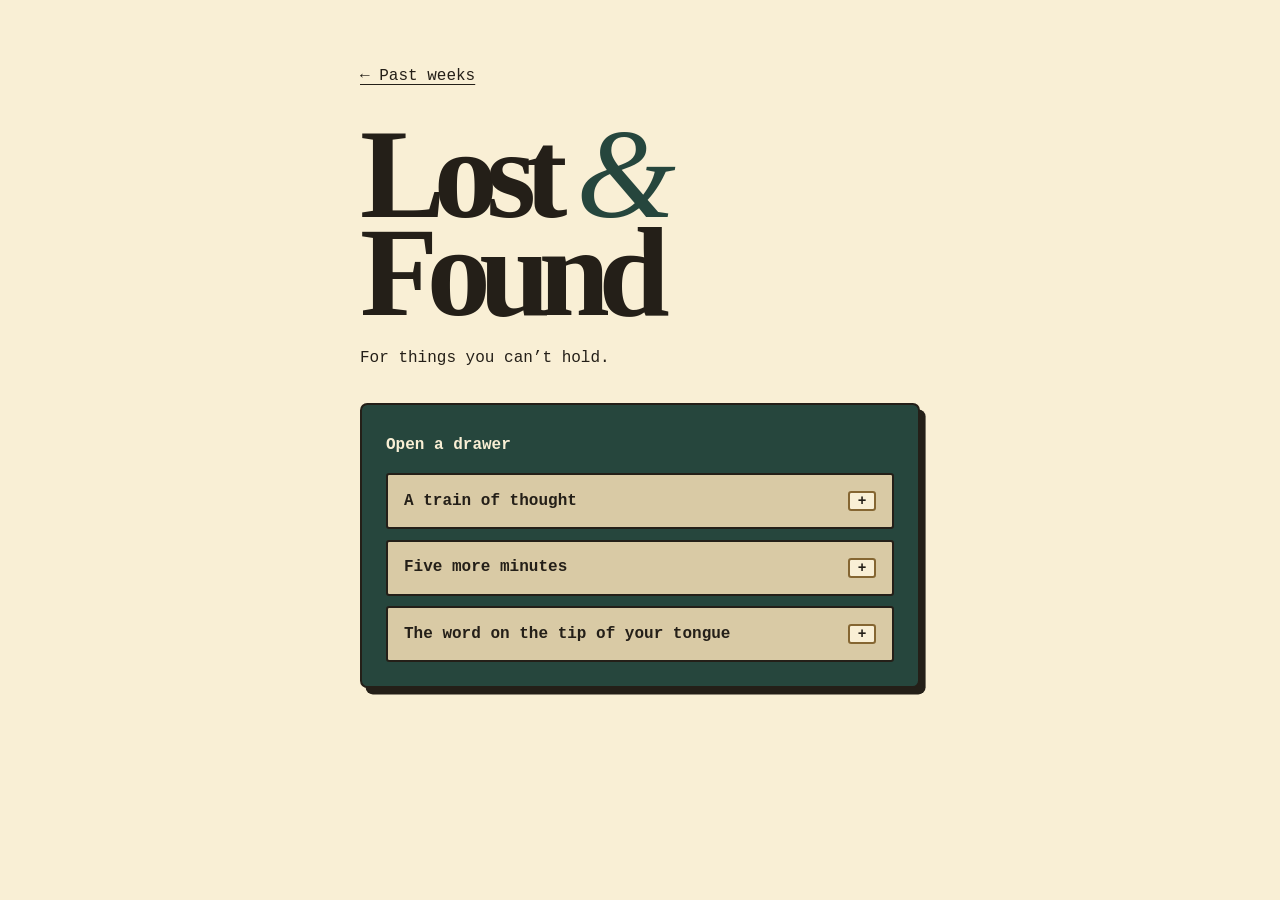
==== weeks/2026-11-09/index.html @ 11955838 "Archive Lost & Found for November 9–15" ====
<!doctype html>
<html lang="en">
<head>
  <meta charset="utf-8">
  <meta name="viewport" content="width=device-width, initial-scale=1">
  <meta name="description" content="A lost-and-found for things you can’t hold.">
  <title>Lost &amp; Found · silly.spencers.dev</title>
  <link rel="stylesheet" href="./style.css">
</head>
<body>
  <main class="office">
    <header>
      <a class="back" href="../../#archive">← Past weeks</a>
      <h1>Lost <i>&amp;</i><br> Found</h1>
      <p>For things you can’t hold.</p>
    </header>

    <section aria-labelledby="drawers">
      <h2 id="drawers">Open a drawer</h2>

      <details>
        <summary><span>A train of thought</span><span class="handle" aria-hidden="true"></span></summary>
        <div class="ticket">
          <p>Found in the kitchen, just inside the doorway.</p>
          <p>To claim it, walk back into the room you came from.</p>
        </div>
      </details>

      <details>
        <summary><span>Five more minutes</span><span class="handle" aria-hidden="true"></span></summary>
        <div class="ticket">
          <p>Found folded under a pillow at 7:05 a.m.</p>
          <p>To claim them, turn the alarm off and close your eyes. They may go missing again.</p>
        </div>
      </details>

      <details>
        <summary><span>The word on the tip of your tongue</span><span class="handle" aria-hidden="true"></span></summary>
        <div class="ticket">
          <p>Found halfway through a sentence. Starts with an M, probably.</p>
          <p>To claim it, stop looking. It’ll turn up in the shower.</p>
        </div>
      </details>
    </section>
  </main>
</body>
</html>
---- weeks/2026-11-09/style.css ----
:root {
  color-scheme: light;
  --ink: #241f18;
  --paper: #f9efd5;
  --cabinet: #26463d;
  --drawer: #d9caa5;
  --hardware: #856632;
}

* {
  box-sizing: border-box;
}

body {
  margin: 0;
  padding: clamp(1rem, 5vw, 4rem);
  background: var(--paper);
  color: var(--ink);
  font: 1rem/1.55 "Courier New", monospace;
}

.office {
  max-inline-size: 35rem;
  margin: auto;
}

.back {
  color: inherit;
  text-underline-offset: 0.25em;
}

h1 {
  margin: 2.25rem 0 0;
  font: 700 clamp(4rem, 14vw, 8rem)/0.77 Georgia, serif;
  letter-spacing: -0.09em;
}

h1 i {
  color: var(--cabinet);
  font-weight: 400;
}

header p {
  margin: 1.5rem 0 0;
}

section {
  margin-block: 2rem;
  padding: clamp(0.75rem, 4vw, 1.5rem);
  border: 2px solid var(--ink);
  border-radius: 0.45rem;
  background: var(--cabinet);
  box-shadow: 0.35rem 0.4rem 0 var(--ink);
}

h2 {
  margin: 0.25rem 0 1rem;
  color: var(--paper);
  font-size: 1rem;
}

details + details {
  margin-top: 0.65rem;
}

summary {
  display: flex;
  align-items: center;
  justify-content: space-between;
  gap: 0.75rem;
  min-block-size: 3.5rem;
  padding: 0.75rem 1rem;
  border: 2px solid var(--ink);
  border-radius: 0.2rem;
  background: var(--drawer);
  cursor: pointer;
  font-weight: 700;
  list-style: none;
}

summary::-webkit-details-marker {
  display: none;
}

summary:hover,
details[open] summary {
  background: #e9dcbf;
}

a:focus-visible,
summary:focus-visible {
  outline: 2px dashed currentColor;
  outline-offset: 4px;
}

summary:focus-visible {
  outline-color: var(--paper);
}

.handle {
  display: grid;
  flex: 0 0 1.75rem;
  block-size: 1.25rem;
  place-items: center;
  border: 2px solid var(--hardware);
  border-radius: 0.2rem;
  background: var(--paper);
  font-size: 0.9rem;
  line-height: 1;
}

.handle::before {
  content: "+";
}

details[open] .handle::before {
  content: "−";
}

.ticket {
  margin: 0 0.35rem 0.9rem;
  padding: 1rem;
  border-bottom: 2px dashed var(--hardware);
  background: var(--paper);
}

.ticket p {
  margin: 0;
}

.ticket p + p {
  margin-top: 0.6rem;
}
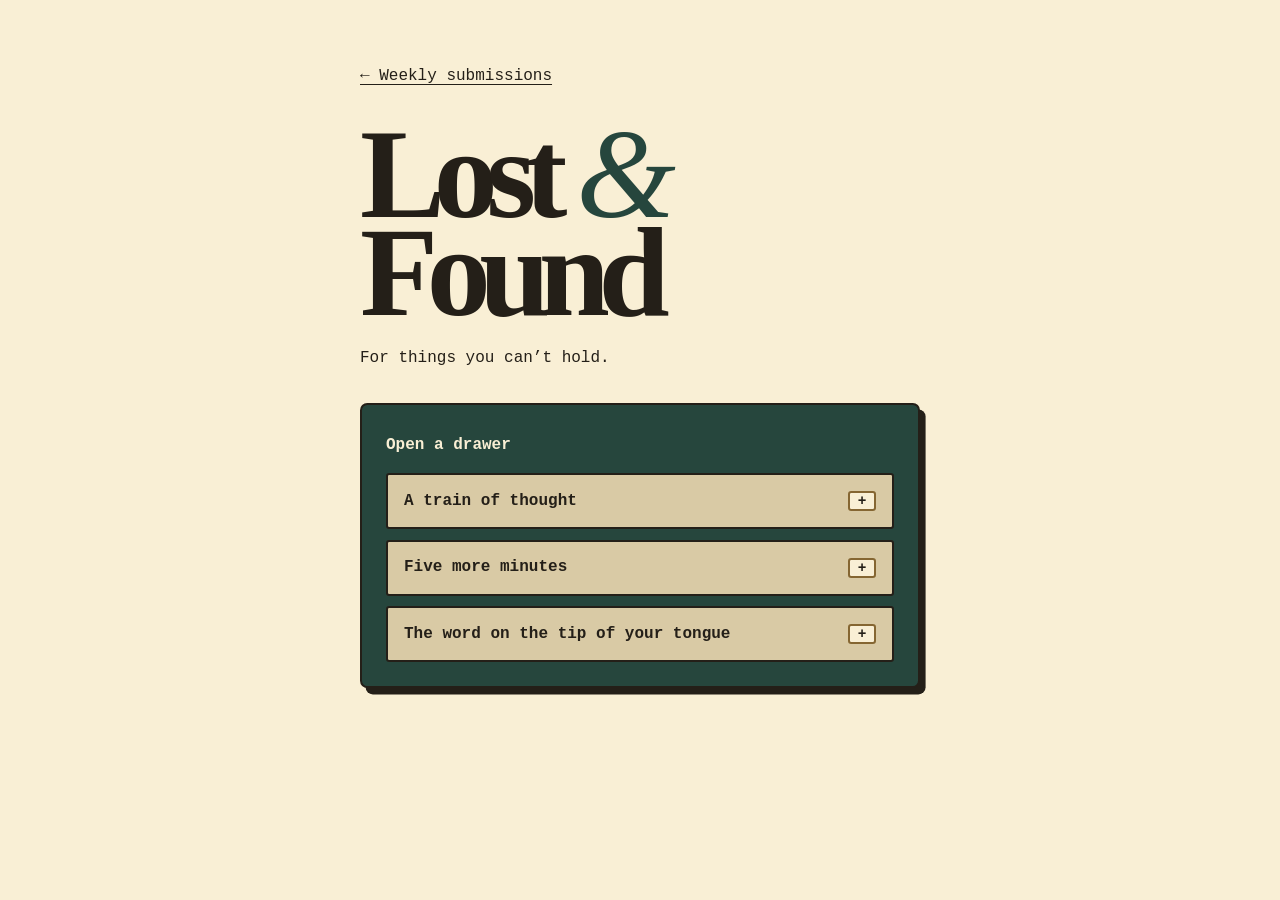
==== commit 1eda0959: "Make Silly a weekly community site" ====
--- a/weeks/2026-11-09/index.html
+++ b/weeks/2026-11-09/index.html
@@ -10,7 +10,7 @@
 <body>
   <main class="office">
     <header>
-      <a class="back" href="../../#archive">← Past weeks</a>
+      <a class="back" href="../../prompts/2026-11-09/">← Weekly submissions</a>
       <h1>Lost <i>&amp;</i><br> Found</h1>
       <p>For things you can’t hold.</p>
     </header>
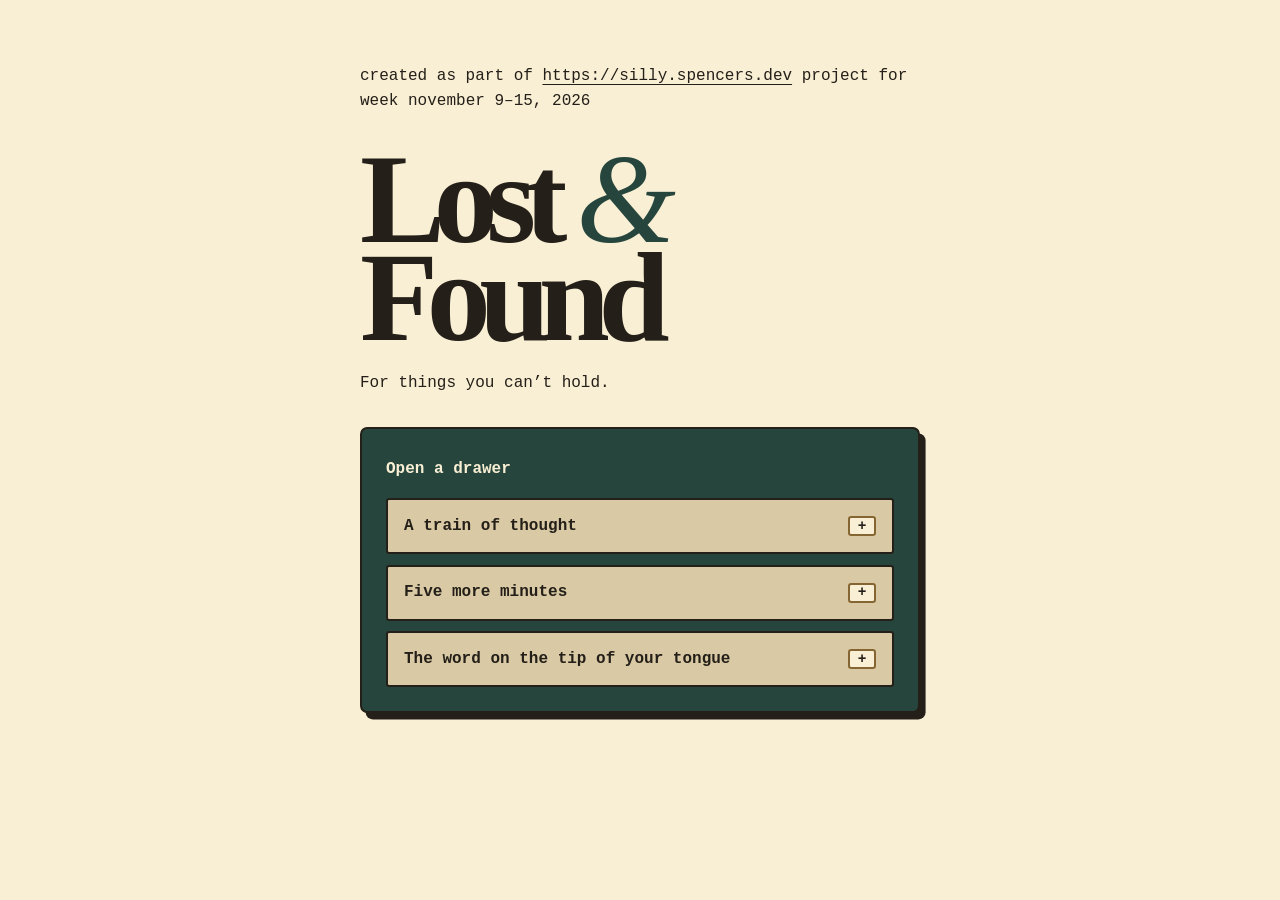
==== commit 045be692: "Put Silly prompts and submissions on the homepage" ====
--- a/weeks/2026-11-09/index.html
+++ b/weeks/2026-11-09/index.html
@@ -10,7 +10,7 @@
 <body>
   <main class="office">
     <header>
-      <a class="back" href="../../prompts/2026-11-09/">← Weekly submissions</a>
+      <div>created as part of <a class="back" href="https://silly.spencers.dev">https://silly.spencers.dev</a> project for week <time datetime="2026-11-09">november 9</time>–<time datetime="2026-11-15">15, 2026</time></div>
       <h1>Lost <i>&amp;</i><br> Found</h1>
       <p>For things you can’t hold.</p>
     </header>
